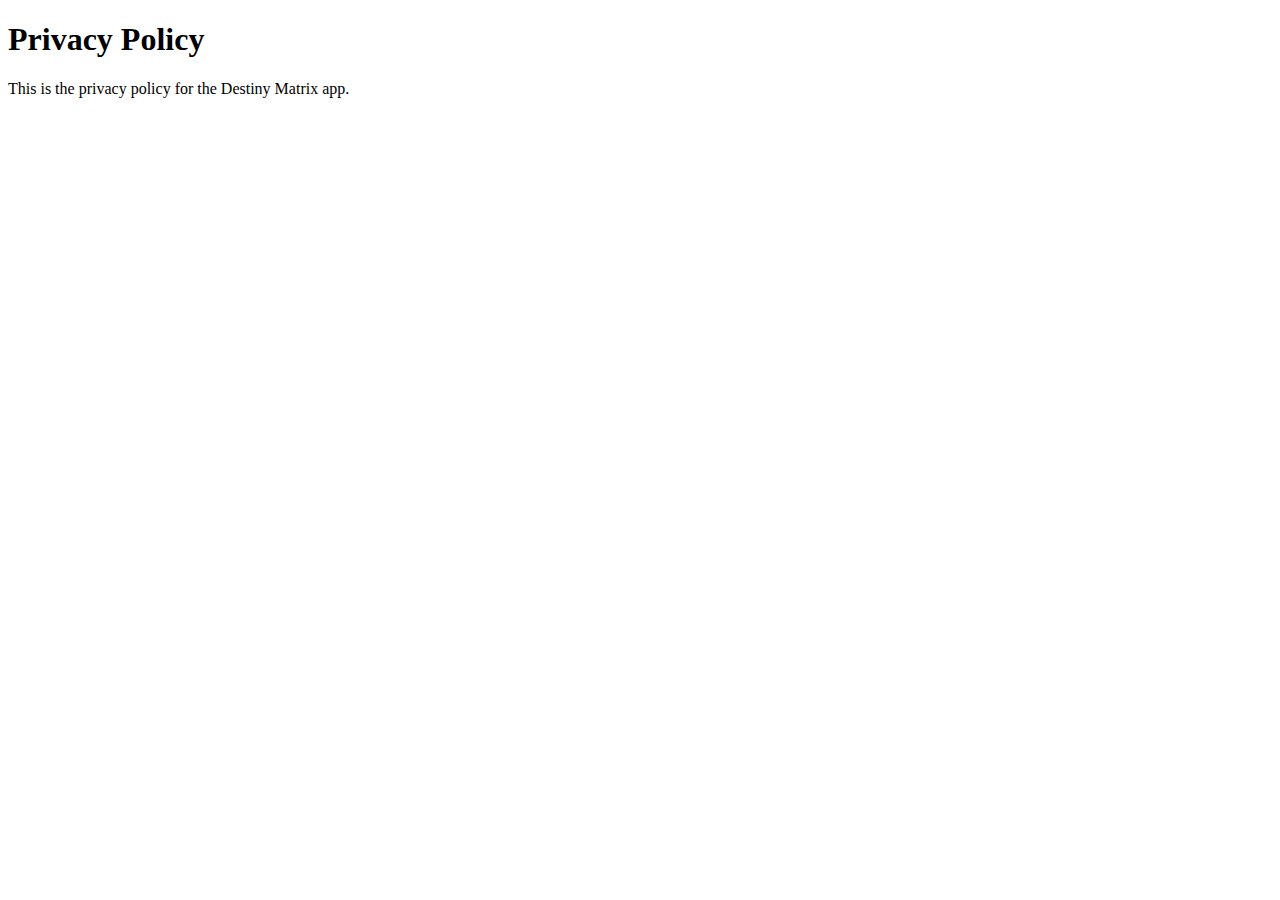
==== index.html @ 5241878c "Create index.html" ====
<!DOCTYPE html>
<html lang="en">
<head>
    <meta charset="UTF-8" />
    <meta name="viewport" content="width=device-width, initial-scale=1.0" />
    <title>Privacy Policy</title>
</head>
<body>
    <h1>Privacy Policy</h1>
    <p>This is the privacy policy for the Destiny Matrix app.</p>
</body>
</html>
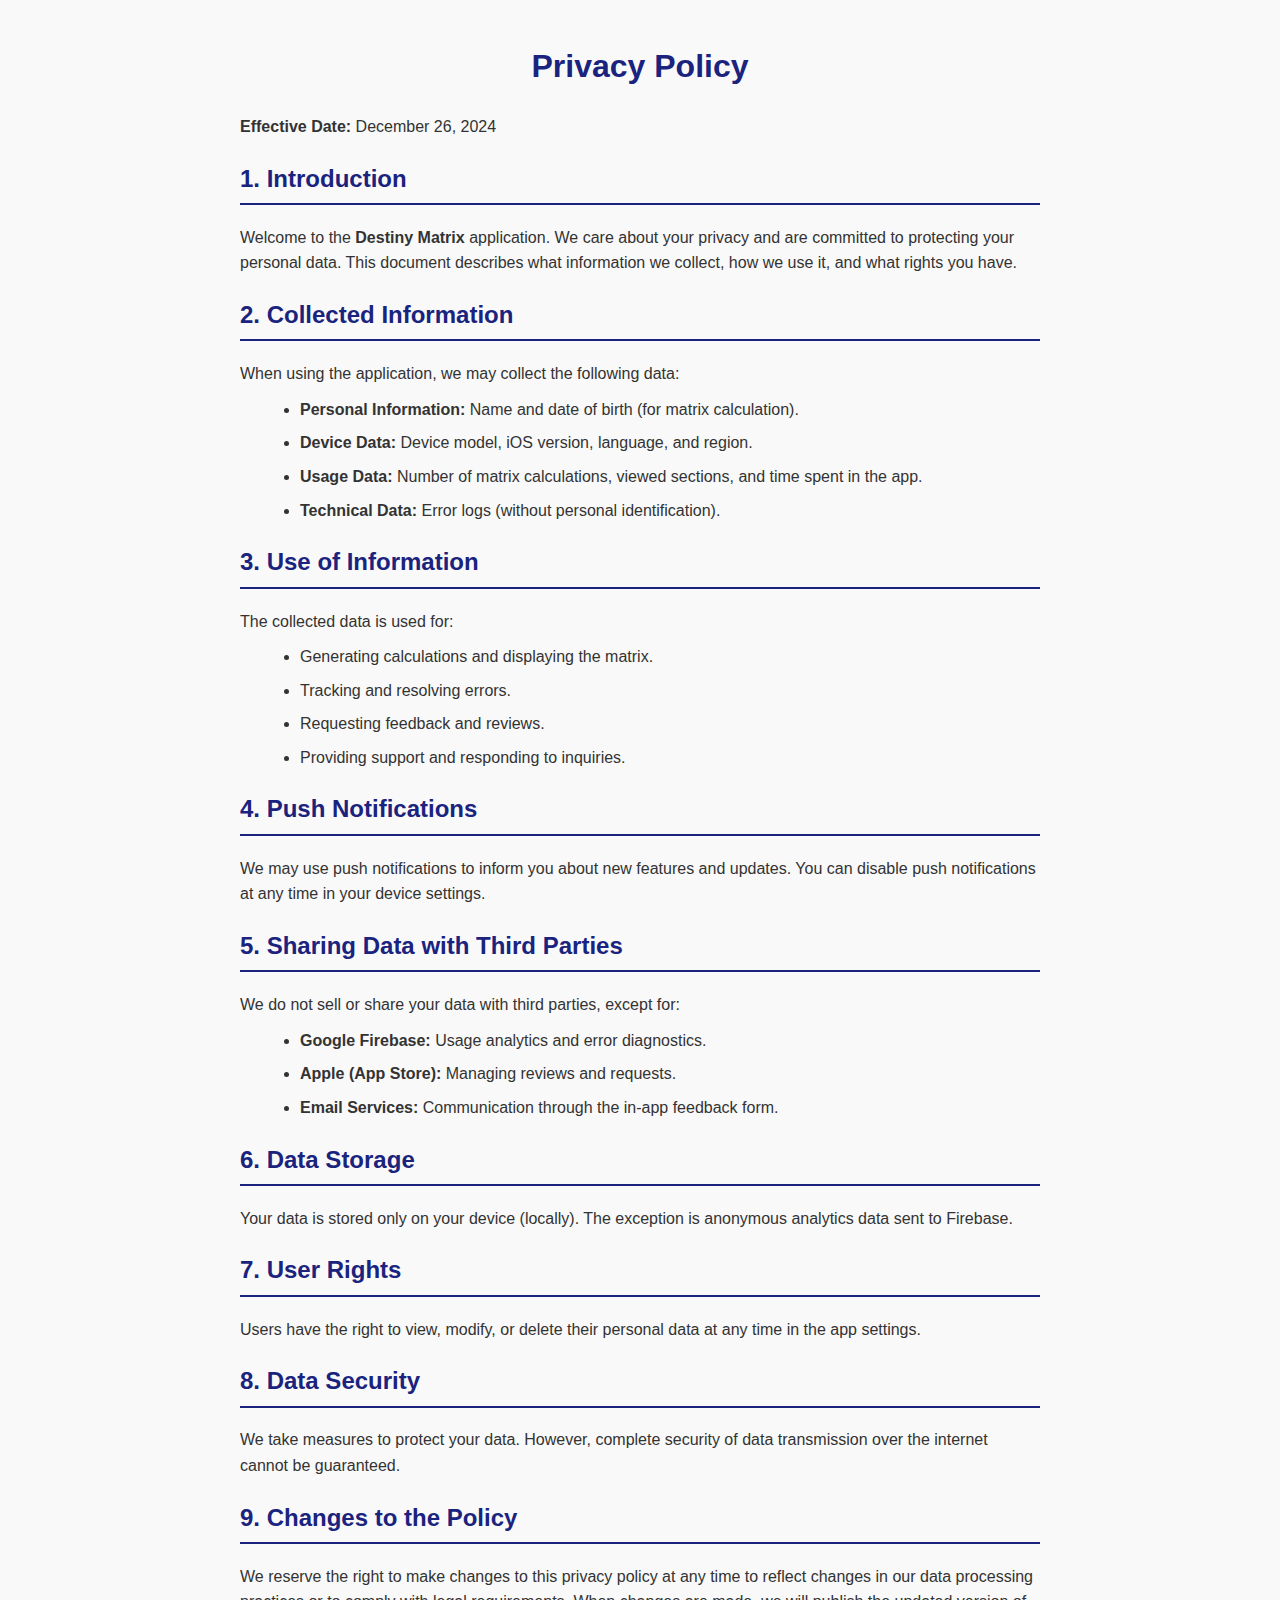
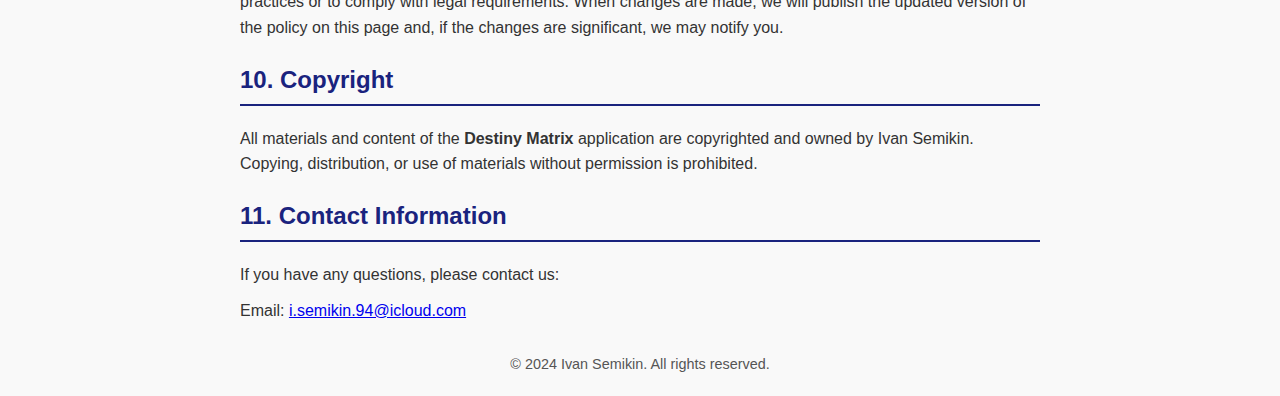
==== commit 349af202: "Update index.html" ====
--- a/index.html
+++ b/index.html
@@ -3,10 +3,101 @@
 <head>
     <meta charset="UTF-8" />
     <meta name="viewport" content="width=device-width, initial-scale=1.0" />
-    <title>Privacy Policy</title>
+    <title>Privacy Policy — Destiny Matrix</title>
+    <style>
+        body {
+            font-family: Arial, sans-serif;
+            line-height: 1.6;
+            padding: 20px;
+            max-width: 800px;
+            margin: 0 auto;
+            background-color: #f9f9f9;
+            color: #333;
+        }
+        h1, h2 {
+            color: #1a237e;
+        }
+        h1 {
+            text-align: center;
+        }
+        h2 {
+            border-bottom: 2px solid #1a237e;
+            padding-bottom: 5px;
+        }
+        p {
+            margin: 10px 0;
+        }
+        ul {
+            margin: 10px 0 20px 20px;
+        }
+        li {
+            margin-bottom: 8px;
+        }
+        footer {
+            margin-top: 30px;
+            font-size: 0.9em;
+            color: #555;
+            text-align: center;
+        }
+    </style>
 </head>
 <body>
     <h1>Privacy Policy</h1>
-    <p>This is the privacy policy for the Destiny Matrix app.</p>
+    <p><strong>Effective Date:</strong> December 26, 2024</p>
+
+    <h2>1. Introduction</h2>
+    <p>Welcome to the <strong>Destiny Matrix</strong> application. We care about your privacy and are committed to protecting your personal data. This document describes what information we collect, how we use it, and what rights you have.</p>
+
+    <h2>2. Collected Information</h2>
+    <p>When using the application, we may collect the following data:</p>
+    <ul>
+        <li><strong>Personal Information:</strong> Name and date of birth (for matrix calculation).</li>
+        <li><strong>Device Data:</strong> Device model, iOS version, language, and region.</li>
+        <li><strong>Usage Data:</strong> Number of matrix calculations, viewed sections, and time spent in the app.</li>
+        <li><strong>Technical Data:</strong> Error logs (without personal identification).</li>
+    </ul>
+
+    <h2>3. Use of Information</h2>
+    <p>The collected data is used for:</p>
+    <ul>
+        <li>Generating calculations and displaying the matrix.</li>
+        <li>Tracking and resolving errors.</li>
+        <li>Requesting feedback and reviews.</li>
+        <li>Providing support and responding to inquiries.</li>
+    </ul>
+
+    <h2>4. Push Notifications</h2>
+    <p>We may use push notifications to inform you about new features and updates. You can disable push notifications at any time in your device settings.</p>
+
+    <h2>5. Sharing Data with Third Parties</h2>
+    <p>We do not sell or share your data with third parties, except for:</p>
+    <ul>
+        <li><strong>Google Firebase:</strong> Usage analytics and error diagnostics.</li>
+        <li><strong>Apple (App Store):</strong> Managing reviews and requests.</li>
+        <li><strong>Email Services:</strong> Communication through the in-app feedback form.</li>
+    </ul>
+
+    <h2>6. Data Storage</h2>
+    <p>Your data is stored only on your device (locally). The exception is anonymous analytics data sent to Firebase.</p>
+
+    <h2>7. User Rights</h2>
+    <p>Users have the right to view, modify, or delete their personal data at any time in the app settings.</p>
+
+    <h2>8. Data Security</h2>
+    <p>We take measures to protect your data. However, complete security of data transmission over the internet cannot be guaranteed.</p>
+
+    <h2>9. Changes to the Policy</h2>
+    <p>We reserve the right to make changes to this privacy policy at any time to reflect changes in our data processing practices or to comply with legal requirements. When changes are made, we will publish the updated version of the policy on this page and, if the changes are significant, we may notify you.</p>
+
+    <h2>10. Copyright</h2>
+    <p>All materials and content of the <strong>Destiny Matrix</strong> application are copyrighted and owned by Ivan Semikin. Copying, distribution, or use of materials without permission is prohibited.</p>
+
+    <h2>11. Contact Information</h2>
+    <p>If you have any questions, please contact us:</p>
+    <p>Email: <a href="mailto:i.semikin.94@icloud.com">i.semikin.94@icloud.com</a></p>
+
+    <footer>
+        &copy; 2024 Ivan Semikin. All rights reserved.
+    </footer>
 </body>
 </html>
